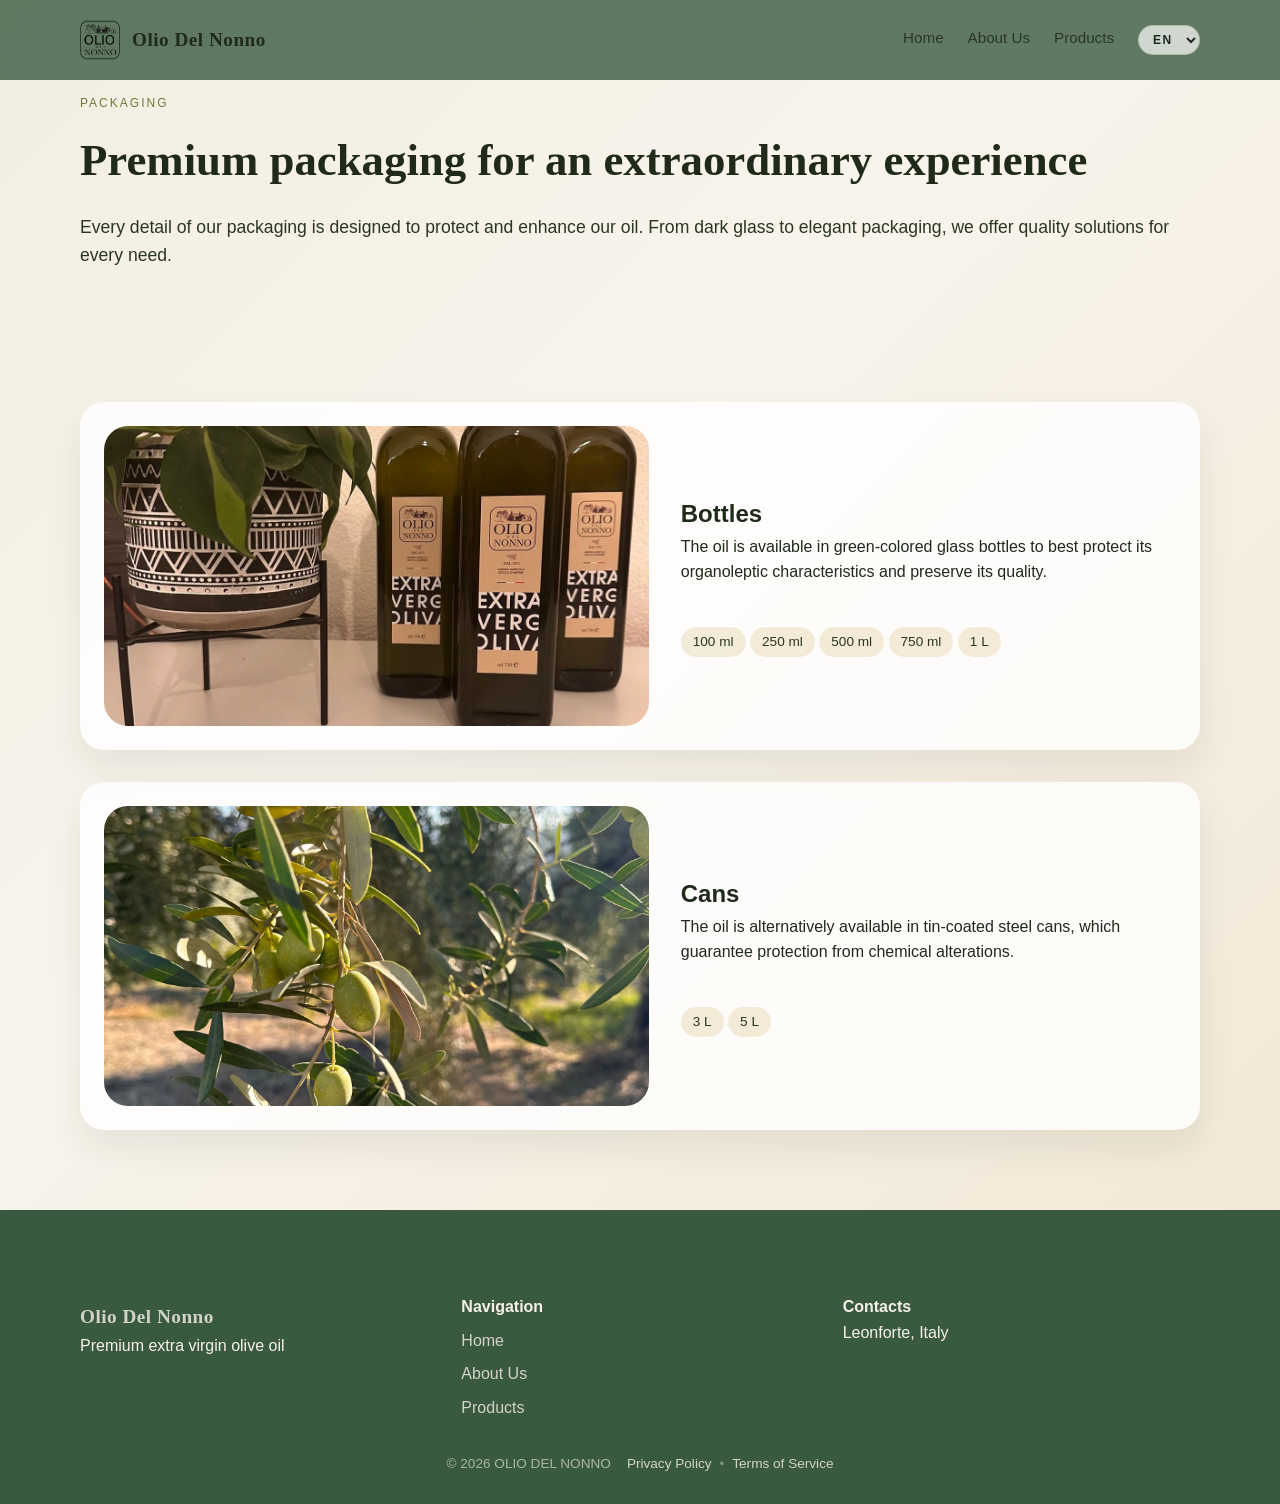
==== packaging.html @ 49f6d985 "deploy: cdfa3c4e686865c42faef004b2168c502c8899f5" ====
<!doctype html><html lang="en"><head><meta charset="utf-8"><meta name="viewport" content="width=device-width,initial-scale=1"><title>Packaging - Olive Oil Studio</title><meta name="description" content="Packaging information for Olive Oil Studio"><script defer="defer" src="js/main.js"></script><link href="css/main.559f7a9c4dcd4b74ae6d.css" rel="stylesheet"></head><body><div class="page" id="top"><header class="site-header"><div class="container header-inner"><a class="logo" href="index.html"><img src="../../img/LOGO.webp" alt="Olio Del Nonno Logo" class="logo-img"> <span class="logo-text">Olio Del Nonno</span></a><div class="header-right"><nav class="nav" data-nav id="site-nav"><a href="index.html" class="nav-link" data-i18n="nav.home">Home</a> <a href="index.html#about" class="nav-link" data-i18n="nav.about">About</a> <a href="index.html#products" class="nav-link" data-i18n="nav.products">Products</a></nav><div class="header-controls"><div class="lang-switch"><select class="lang-select" data-lang-select data-i18n-attr="aria-label:lang.label" aria-label="Language"><option value="en">EN</option><option value="it">IT</option><option value="de">DE</option></select></div><button class="nav-toggle" data-nav-toggle data-i18n-attr="aria-label:nav.toggle" aria-label="Open menu" aria-controls="site-nav" aria-expanded="false"><span aria-hidden="true"></span> <span aria-hidden="true"></span> <span aria-hidden="true"></span></button></div></div></div></header><section class="page-hero" id="packaging"><div class="container"><p class="eyebrow" data-i18n="packagingHero.eyebrow">About</p><h1 data-i18n="packagingHero.title">We build a culture of real olive oil appreciation.</h1><p class="lead" data-i18n="packagingHero.lead">Olio Del Nonno is a team of tasters, farmers, and culinary advisors. We travel the Mediterranean, look for bold character olives, and preserve their story in every bottle.</p></div></section><section class="section"><div class="container"><div class="product-grid"><article class="product-detail"><img src="./img/bottiglie1.webp" data-i18n-attr="alt:packaging.item1.imgAlt" alt="Cuvee Verde" loading="lazy" decoding="async"><div><h2 data-i18n="packaging.item1.title">Cuvee Verde</h2><p data-i18n="packaging.item1.body">Koroneiki from early harvest. Notes of herbs, green apple peel, and fresh almond.</p><ul><li data-i18n="packaging.item1.li1">Intensity: medium</li><li data-i18n="packaging.item1.li2">Best for: salads, tartare, fish</li><li data-i18n="packaging.item1.li3">Acidity: 0.25%</li></ul><span class="tag" data-i18n="packaging.item1.tag1">100 ml</span> <span class="tag" data-i18n="packaging.item1.tag2">250 ml</span> <span class="tag" data-i18n="packaging.item1.tag3">500 ml</span> <span class="tag" data-i18n="packaging.item1.tag4">750 ml</span> <span class="tag" data-i18n="packaging.item1.tag5">1 L</span></div></article><article class="product-detail"><img src="./img/ramo2.webp" data-i18n-attr="alt:packaging.item2.imgAlt" alt="Gold Harvest" loading="lazy" decoding="async"><div><h2 data-i18n="packaging.item2.title">Gold Harvest</h2><p data-i18n="packaging.item2.body">Arbequina and Leccino blend for a silky texture. Soft sweetness and ripe nut finish.</p><ul><li data-i18n="packaging.item2.li1">Intensity: delicate</li><li data-i18n="packaging.item2.li2">Best for: pasta, vegetables, light sauces</li><li data-i18n="packaging.item2.li3">Acidity: 0.18%</li></ul><span class="tag" data-i18n="packaging.item2.tag1">3 L</span> <span class="tag" data-i18n="packaging.item2.tag2">5 L</span></div></article></div></div></section><footer class="site-footer"><div class="container footer-inner"><div><a class="logo" href="index.html#home">Olio Del Nonno</a><p data-i18n="footer.tagline">Premium extra vergine olive oil from Italy farms.</p></div><div><h4 data-i18n="footer.navigationTitle">Navigation</h4><a href="index.html#home" data-i18n="nav.home">Home</a> <a href="index.html#about" data-i18n="nav.about">About</a> <a href="index.html#products" data-i18n="nav.products">Products</a></div><div><h4 data-i18n="footer.contactsTitle">Contatti</h4><p data-i18n="footer.address">Leonforte, Italy</p><p data-i18n="footer.phone"></p><p data-i18n="footer.email"></p></div></div><div class="footer-bottom"><div>© 2026 OLIO DEL NONNO</div><div class="footer-legal"><a href="privacy.html" data-i18n="footer.privacy">Privacy Policy</a> <span class="separator">•</span> <a href="terms.html" data-i18n="footer.terms">Terms of Service</a></div></div></footer><a class="to-top" href="#top" data-to-top data-i18n="footer.toTop" data-i18n-attr="aria-label:footer.toTop" aria-label="Back to top">Top</a></div></body></html>
---- css/main.559f7a9c4dcd4b74ae6d.css ----
:root{color-scheme:only light}html{scroll-behavior:smooth}*{box-sizing:border-box;margin:0;padding:0}body{font-family:"Manrope",-apple-system,BlinkMacSystemFont,"Segoe UI","Roboto","Oxygen","Ubuntu","Cantarell","Fira Sans","Droid Sans","Helvetica Neue",Arial,sans-serif;background:linear-gradient(135deg, #f3eee2 0%, #f8f4ec 40%, #f1e6d1 100%);color:#1f2a1a;line-height:1.6}body.nav-open{overflow:hidden}img{max-width:100%;display:block;border-radius:24px}a{color:inherit;text-decoration:none}@media(prefers-reduced-motion: reduce){html{scroll-behavior:auto}}.page{min-height:100vh;display:flex;flex-direction:column}.container{width:min(1120px,92vw);margin:0 auto;padding-top:24px}.to-top{position:fixed;right:24px;bottom:24px;width:44px;height:44px;border-radius:999px;background:#1f2a1a;color:#f7f2e7;display:grid;place-items:center;font-size:1.1rem;box-shadow:0 12px 24px rgba(31,42,26,.2);opacity:0;pointer-events:none;transform:translateY(10px);transition:opacity .3s ease,transform .3s ease}.to-top.is-visible{opacity:1;pointer-events:auto;transform:translateY(0)}.legal-page{padding:100px 0 60px 0}.legal-content{max-width:900px;margin:0 auto}.legal-content h1{font-size:2.5rem;margin-bottom:16px;font-family:"Playfair Display","Georgia","Garamond","Times New Roman",serif}.legal-content h2{font-size:1.5rem;margin-top:32px;margin-bottom:16px;font-family:"Playfair Display","Georgia","Garamond","Times New Roman",serif;color:#1f2a1a}.legal-content h3{font-size:1.1rem;margin-top:20px;margin-bottom:12px;font-weight:600;color:#2a3622}.legal-content p{line-height:1.8;margin-bottom:16px;color:#1f2a1a}.legal-content ul{margin:16px 0 16px 24px;list-style-type:disc}.legal-content ul li{margin-bottom:12px;line-height:1.8;color:#1f2a1a}.legal-content ul li ul{margin-top:12px;list-style-type:circle}.legal-content .last-updated{color:#4a5a31;margin-bottom:32px}.legal-content a{color:#4a5a31;text-decoration:none;transition:color .2s ease}.legal-content a:hover{color:#2a3622;text-decoration:underline}.cookie-banner{position:fixed;bottom:0;left:0;right:0;background:#1f2a1a;color:#f7f2e7;padding:24px;display:none;flex-direction:column;gap:16px;z-index:9999;box-shadow:0 -4px 16px rgba(31,42,26,.2)}.cookie-banner-content{width:min(1120px,92vw);margin:0 auto;display:flex;justify-content:space-between;align-items:flex-end;gap:32px}.cookie-banner-text{flex:1}.cookie-banner-text h3{font-family:"Playfair Display","Georgia","Garamond","Times New Roman",serif;font-size:1.2rem;margin-bottom:8px;color:#f7f2e7}.cookie-banner-text p{font-size:.9rem;line-height:1.6;color:rgba(247,242,231,.85)}.cookie-banner-buttons{display:flex;gap:12px;flex-wrap:wrap}.cookie-btn{padding:10px 20px;border:none;border-radius:8px;font-size:.9rem;font-weight:500;cursor:pointer;transition:all .2s ease;white-space:nowrap}.cookie-btn:hover{transform:translateY(-2px)}.cookie-btn-primary{background:#c9a352;color:#1f2a1a}.cookie-btn-primary:hover{background:hsl(40.8403361345,52.422907489%,45.4901960784%)}.cookie-btn-secondary{background:rgba(247,242,231,.1);color:#f7f2e7;border:1px solid rgba(247,242,231,.3)}.cookie-btn-secondary:hover{background:rgba(247,242,231,.2);border-color:rgba(247,242,231,.5)}@media(max-width: 768px){.cookie-banner-content{flex-direction:column;align-items:stretch;gap:16px}.cookie-banner-buttons{flex-direction:column}.cookie-btn{width:100%}}.reveal{opacity:0;transform:translateX(-80px);transition:opacity .8s ease,transform .8s ease;will-change:transform,opacity}.reveal.is-visible{opacity:1;transform:translateX(0)}.stagger>*{--reveal-delay: 0s;transition-delay:var(--reveal-delay)}.stagger>*:nth-child(1){--reveal-delay: 0.08s}.stagger>*:nth-child(2){--reveal-delay: 0.16s}.stagger>*:nth-child(3){--reveal-delay: 0.24s}@keyframes float{0%,100%{transform:translateY(0)}50%{transform:translateY(-10px)}}@media(prefers-reduced-motion: reduce){.reveal,.hero-media img{animation:none;transition:none;transform:none;opacity:1}}.site-header{position:fixed;top:0;left:0;width:100%;right:0;z-index:20;background:rgba(58,90,64,.8);backdrop-filter:blur(12px);border-bottom:none}.header-inner{display:flex;align-items:center;justify-content:flex-start;padding:20px 0;gap:16px}.header-right{margin-left:auto;display:flex;align-items:center;gap:24px}.logo{font-family:"Playfair Display",serif;font-size:1.2rem;font-weight:700;letter-spacing:.5px;display:flex;align-items:center;gap:12px;text-decoration:none;color:#1f2a1a}.logo-img{height:40px;width:auto;object-fit:contain;border-radius:0;max-width:100px}.logo-text{font-family:"Playfair Display",serif;font-size:1.2rem;font-weight:700;letter-spacing:.5px;color:#1f2a1a}.nav{display:flex;gap:24px;font-size:.95rem}.nav-link{position:relative;padding-bottom:4px;color:#2a3622;transition:color .3s ease}.nav-link::after{content:"";position:absolute;left:0;bottom:0;width:0;height:2px;background:#c9a352;transition:width .3s ease}.nav-link:hover,.nav-link.is-active{color:#1f2a1a}.nav-link:hover::after,.nav-link.is-active::after{width:100%}.header-controls{display:flex;align-items:center;gap:12px}.lang-switch{display:flex;align-items:center}.lang-select{border:1px solid rgba(90,107,46,.25);background:hsla(0,0%,100%,.7);color:#1f2a1a;padding:6px 10px;border-radius:999px;font-size:.75rem;font-weight:600;letter-spacing:.12em;text-transform:uppercase;cursor:pointer}.lang-select:focus-visible{outline:2px solid #c9a352;outline-offset:2px}.nav-toggle{display:none;flex-direction:column;gap:6px;background:none;border:none;cursor:pointer;z-index:40}.nav-toggle span{display:block;width:24px;height:2px;background:#1f2a1a;transition:transform .3s ease,opacity .3s ease}.site-footer{background:#3a5a40;color:#f7f2e7;padding:60px 0 30px;margin-top:auto}.footer-inner{display:grid;grid-template-columns:repeat(3, minmax(0, 1fr));gap:24px}.footer-inner a{display:block;margin-top:8px;color:rgba(247,242,231,.8);transition:color .2s ease}.footer-inner a:hover{color:#f7f2e7}.footer-bottom{display:flex;align-items:center;justify-content:center;gap:16px;flex-wrap:wrap;text-align:center;margin-top:32px;font-size:.85rem;color:rgba(247,242,231,.6)}.footer-legal{display:flex;align-items:center;gap:8px;justify-content:center}.footer-legal a{color:rgba(247,242,231,.8);text-decoration:none;transition:color .2s ease}.footer-legal a:hover{color:#f7f2e7;text-decoration:underline}.footer-legal .separator{color:rgba(247,242,231,.4)}.home-hero{position:relative;padding:0px 0 0px;overflow:hidden;margin-top:0px;margin-bottom:0px;border-top:none}.home-hero::before{content:"";position:absolute;inset:0;background:radial-gradient(circle at 20% 20%, rgba(109, 123, 58, 0.18), transparent 50%),radial-gradient(circle at 80% 20%, rgba(201, 163, 82, 0.18), transparent 45%);z-index:0}.carousel{position:relative;overflow:hidden;border-radius:5px;border-top:none}.carousel-inner{position:relative;min-height:600px}.carousel-item{position:absolute;inset:0;width:100%;opacity:0;transition:opacity .8s ease-in-out}.carousel-item.active{opacity:1;position:relative}.carousel-item img{width:100%;height:600px;display:block;object-fit:cover;border-radius:5px}.carousel-caption{position:absolute;left:24px;bottom:24px;right:auto;max-width:620px;padding:24px;border-radius:24px;background:rgba(17,17,17,.5);color:#f7f2e7;z-index:2}.carousel-caption h1{margin:0 0 12px;font-size:clamp(2rem,2.5vw,3.2rem);line-height:1.05}.carousel-caption p{margin:0 0 16px}.btn{display:inline-flex;align-items:center;justify-content:center;padding:12px 24px;border-radius:999px;background:#4a5a31;color:#f7f2e7;font-weight:600;transition:transform .3s ease,box-shadow .3s ease,background .3s ease;box-shadow:0 10px 24px rgba(42,54,34,.18)}.btn:hover{transform:translateY(-2px);background:#2a3622}.carousel-indicators{position:absolute;bottom:18px;left:50%;transform:translateX(-50%);display:flex;gap:10px;z-index:2}.carousel-indicators button{width:10px;height:10px;border-radius:999px;border:none;background:hsla(0,0%,100%,.55);cursor:pointer}.carousel-indicators button.active{background:#fff}.carousel-control-prev,.carousel-control-next{position:absolute;top:50%;transform:translateY(-50%);width:46px;height:46px;border-radius:999px;border:none;background:hsla(0,0%,100%,.75);display:grid;place-items:center;cursor:pointer;z-index:2}.carousel-control-prev{left:18px}.carousel-control-next{right:18px}.carousel-control-prev-icon,.carousel-control-next-icon{position:relative;width:18px;height:18px}.carousel-control-prev-icon::before,.carousel-control-next-icon::before{content:"";position:absolute;width:10px;height:10px;border-top:2px solid #1f2a1a;border-right:2px solid #1f2a1a;left:50%;top:50%;transform:translate(-50%, -50%) rotate(-135deg)}.carousel-control-next-icon::before{transform:translate(-50%, -50%) rotate(45deg)}.index-hero{position:relative;padding:80px 0 60px;overflow:hidden}.hero::before{content:"";position:absolute;inset:0;background:radial-gradient(circle at 20% 20%, rgba(109, 123, 58, 0.18), transparent 50%),radial-gradient(circle at 80% 20%, rgba(201, 163, 82, 0.18), transparent 45%);z-index:0}.hero-inner{position:relative;z-index:1;display:grid;grid-template-columns:repeat(2, minmax(0, 1fr));gap:48px;align-items:center}.hero-content h1{font-family:"Playfair Display",serif;font-size:clamp(2.6rem,3vw + 1.5rem,4rem);line-height:1.1;margin-bottom:18px}.eyebrow{text-transform:uppercase;letter-spacing:2px;font-size:.75rem;color:#6d7b3a;margin-bottom:12px}.lead{font-size:1.1rem;color:#2a3622;margin-bottom:24px}.hero-actions{display:flex;gap:16px;flex-wrap:wrap;margin-bottom:32px}.btn{display:inline-flex;align-items:center;justify-content:center;padding:12px 24px;border-radius:999px;background:#4a5a31;color:#f7f2e7;font-weight:600;transition:transform .3s ease,box-shadow .3s ease,background .3s ease;box-shadow:0 10px 24px rgba(42,54,34,.18)}.btn:hover{transform:translateY(-2px);background:#2a3622}.btn-ghost{background:rgba(0,0,0,0);border:1px solid rgba(42,54,34,.2);color:#2a3622;box-shadow:none}.btn-ghost:hover{background:rgba(42,54,34,.08)}.hero-stats{display:flex;gap:24px;flex-wrap:wrap}.hero-stats div{background:hsla(0,0%,100%,.7);padding:12px 16px;border-radius:16px;min-width:120px;box-shadow:0 8px 18px rgba(31,42,26,.08)}.hero-stats strong{font-size:1.4rem;display:block}.hero-media{width:100%;height:500px;overflow:hidden;border-radius:36px}.hero-media img{width:100%;height:100%;object-fit:cover;border-radius:36px;box-shadow:0 24px 60px rgba(31,42,26,.22);animation:float 6s ease-in-out infinite}.section{padding:80px 0}.section-alt{background:linear-gradient(120deg, rgba(214, 200, 167, 0.35), rgba(247, 242, 231, 0.6))}.section-title{text-align:center;margin-bottom:48px}.section-title h2{font-family:"Playfair Display",serif;font-size:clamp(2rem,2vw + 1rem,3rem);margin-bottom:12px}.grid{display:grid;gap:24px}.features{grid-template-columns:repeat(3, minmax(0, 1fr))}.card{background:hsla(0,0%,100%,.78);padding:26px;border-radius:22px;box-shadow:0 18px 36px rgba(31,42,26,.08);backdrop-filter:blur(8px);transition:transform .3s ease,box-shadow .3s ease}.card:hover{transform:translateY(-6px);box-shadow:0 28px 44px rgba(31,42,26,.16)}.card h3{font-size:1.3rem;margin-bottom:12px}.split{display:grid;grid-template-columns:repeat(2, minmax(0, 1fr));gap:48px;align-items:center}.split-content h2{font-family:"Playfair Display",serif;font-size:clamp(2rem,2vw + 1rem,2.8rem);margin-bottom:16px}.list{display:grid;gap:10px;margin:20px 0;padding-left:20px}.text-link{font-weight:600;color:#4a5a31}.metrics{display:flex;gap:18px;flex-wrap:wrap;margin-top:20px}.metrics div{background:hsla(0,0%,100%,.8);padding:12px 16px;border-radius:16px}.products{grid-template-columns:repeat(3, minmax(0, 1fr))}.product-card{background:hsla(0,0%,100%,.78);padding:26px;border-radius:22px;box-shadow:0 18px 36px rgba(31,42,26,.08);backdrop-filter:blur(8px);transition:transform .3s ease,box-shadow .3s ease}.product-card:hover{transform:translateY(-6px);box-shadow:0 28px 44px rgba(31,42,26,.16)}.product-card img,.product-card video{border-radius:18px;margin-bottom:16px;height:180px;width:100%;object-fit:cover}.product-video{display:block}.tag{display:inline-block;margin-top:10px;padding:4px 12px;border-radius:999px;background:rgba(201,163,82,.2);color:#2a3622;font-size:.85rem}.cta{padding:60px 0;background:linear-gradient(120deg, #2a3622, #4a5a31);color:#f7f2e7}.cta-inner{display:flex;align-items:center;justify-content:space-between;gap:24px}.page-hero{padding:70px 0 40px;text-align:left}.page-hero h1{font-family:"Playfair Display",serif;font-size:clamp(2.2rem,2vw + 1.2rem,3.4rem);margin-bottom:16px}.timeline{display:grid;grid-template-columns:repeat(2, minmax(0, 1fr));gap:24px}.timeline-item{background:hsla(0,0%,100%,.78);padding:22px;border-radius:20px;box-shadow:0 18px 36px rgba(31,42,26,.08)}.timeline-item span{font-size:.85rem;color:#6d7b3a;display:block;margin-bottom:8px}.product-grid{display:grid;gap:32px}.product-detail{display:grid;grid-template-columns:1.1fr 1fr;gap:32px;align-items:center;padding:24px;border-radius:24px;background:hsla(0,0%,100%,.8);box-shadow:0 18px 36px rgba(31,42,26,.08)}.product-detail ul{list-style:none;margin-top:16px;display:grid;gap:8px}.product-detail img{max-height:300px;width:100%;object-fit:cover}.tags{display:flex;flex-wrap:wrap;gap:10px;margin-top:16px}.tags span{background:rgba(42,54,34,.12);padding:6px 14px;border-radius:999px;font-size:.85rem}.page-hero{padding:70px 0 5px}.contact-grid{display:grid;grid-template-columns:1fr 1.2fr;gap:32px}.contact-card{background:hsla(0,0%,100%,.8);padding:24px;border-radius:20px;box-shadow:0 18px 36px rgba(31,42,26,.08)}.contact-form{display:grid;gap:16px;background:hsla(0,0%,100%,.8);padding:24px;border-radius:20px;box-shadow:0 18px 36px rgba(31,42,26,.08)}.contact-form label{display:grid;gap:6px;font-weight:600;color:#4a5a31}.contact-form input,.contact-form textarea{border:1px solid rgba(42,54,34,.2);border-radius:12px;padding:10px 12px;font-family:inherit}.contact-form .checkbox-consent{display:flex;gap:10px;align-items:flex-start;font-weight:400;font-size:.9rem;line-height:1.5}.contact-form .checkbox-consent input[type=checkbox]{flex-shrink:0;width:20px;height:20px;margin-top:2px;cursor:pointer;border:1px solid rgba(42,54,34,.3);border-radius:4px;accent-color:#c9a352}.contact-form .checkbox-consent span{flex:1;color:#4a5a31}.contact-form .checkbox-consent a{color:#c9a352;text-decoration:underline}.contact-form .checkbox-consent a:hover{opacity:.8}.product-grid{display:grid;gap:32px}.product-detail{display:grid;grid-template-columns:1.1fr 1fr;gap:32px;align-items:center;padding:24px;border-radius:24px;background:hsla(0,0%,100%,.8);box-shadow:0 18px 36px rgba(31,42,26,.08)}.product-detail ul{list-style:none;margin-top:16px;display:grid;gap:8px}.product-detail img{max-height:300px;width:100%;object-fit:cover}@media(max-width: 960px){.hero-inner,.split,.product-detail{grid-template-columns:1fr}.features,.products,.timeline,.footer-inner{grid-template-columns:repeat(2, minmax(0, 1fr))}.cta-inner{flex-direction:column;align-items:flex-start}.contact-grid{grid-template-columns:1fr}}@media(max-width: 720px){.nav{position:fixed;top:0;left:0;right:0;height:100vh;width:100%;flex-direction:column;background:rgba(247,242,231,.98);padding:120px 32px 40px;gap:24px;align-items:center;justify-content:flex-start;text-align:center;transform:translateY(-20px);opacity:0;pointer-events:none;transition:opacity .3s ease,transform .3s ease;z-index:30}.nav-open .nav{opacity:1;pointer-events:auto;transform:translateY(0)}.nav-link{font-size:1.2rem}.lang-select{font-size:.85rem}.nav-toggle{display:flex}.nav-open .nav-toggle span:nth-child(1){transform:translateY(8px) rotate(45deg)}.nav-open .nav-toggle span:nth-child(2){opacity:0}.nav-open .nav-toggle span:nth-child(3){transform:translateY(-8px) rotate(-45deg)}.hero{padding-top:50px}.features,.products,.footer-inner,.timeline{grid-template-columns:1fr}}@media(max-width: 540px){.hero-actions{flex-direction:column;align-items:stretch}.to-top{right:16px;bottom:16px}}
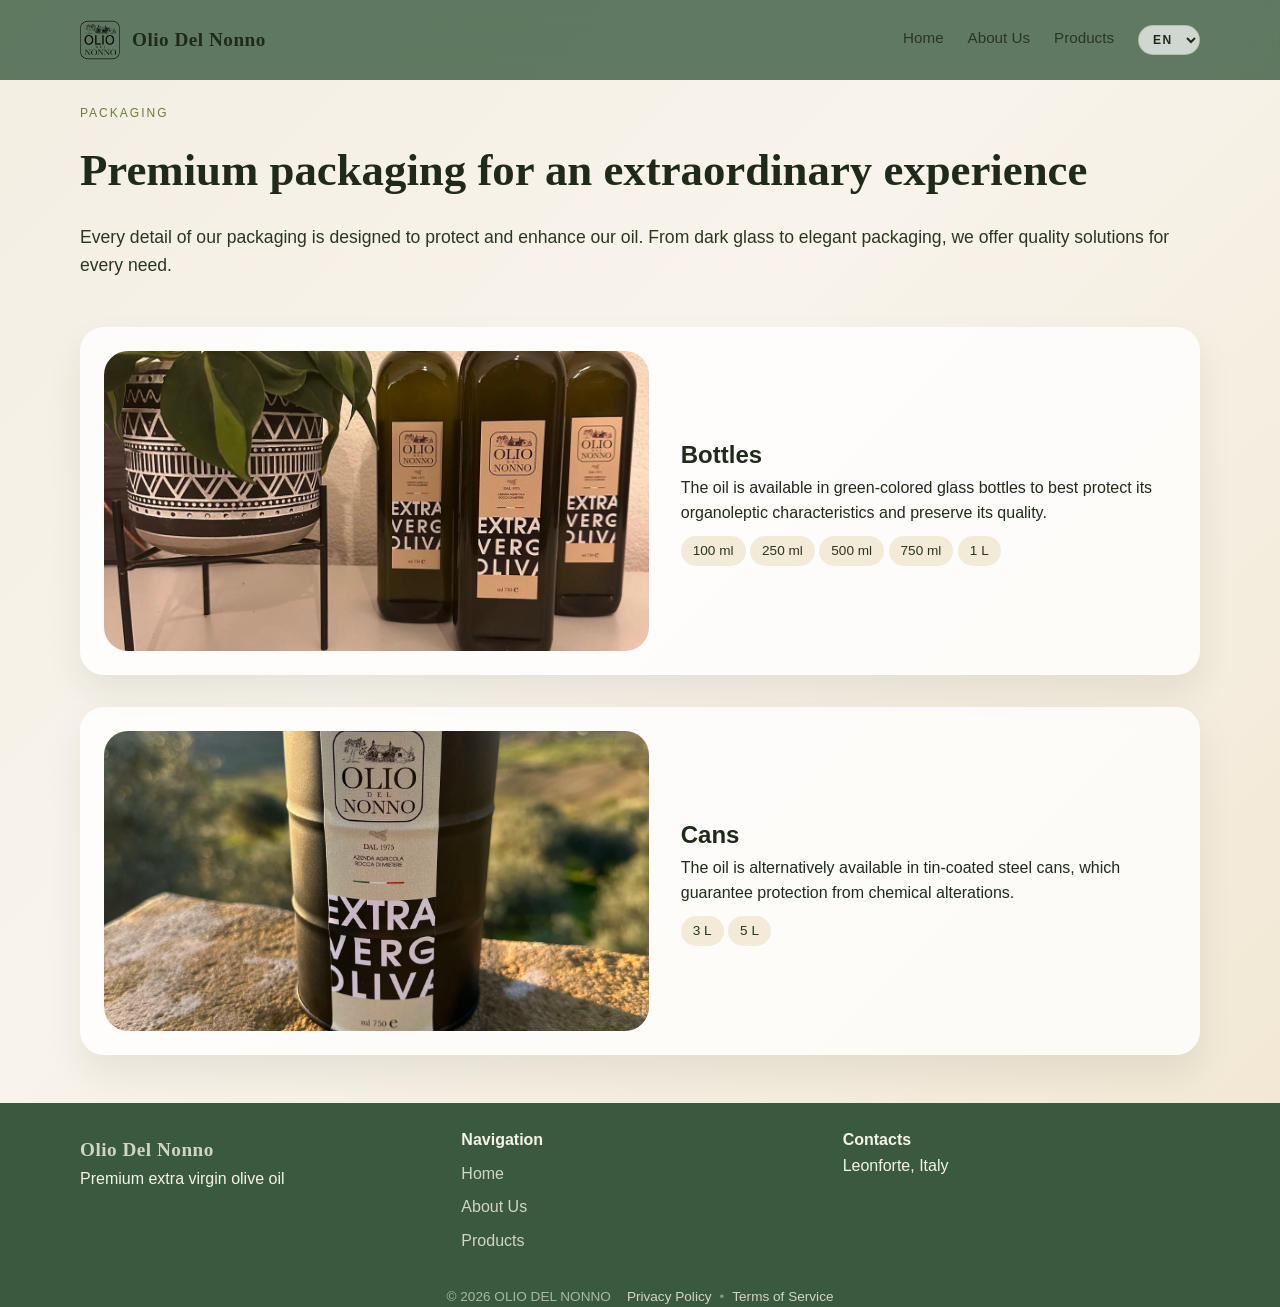
==== commit 199f71ed: "Updates" ====
--- a/packaging.html
+++ b/packaging.html
@@ -1 +1 @@
-<!doctype html><html lang="en"><head><meta charset="utf-8"><meta name="viewport" content="width=device-width,initial-scale=1"><title>Packaging - Olive Oil Studio</title><meta name="description" content="Packaging information for Olive Oil Studio"><script defer="defer" src="js/main.js"></script><link href="css/main.559f7a9c4dcd4b74ae6d.css" rel="stylesheet"></head><body><div class="page" id="top"><header class="site-header"><div class="container header-inner"><a class="logo" href="index.html"><img src="../../img/LOGO.webp" alt="Olio Del Nonno Logo" class="logo-img"> <span class="logo-text">Olio Del Nonno</span></a><div class="header-right"><nav class="nav" data-nav id="site-nav"><a href="index.html" class="nav-link" data-i18n="nav.home">Home</a> <a href="index.html#about" class="nav-link" data-i18n="nav.about">About</a> <a href="index.html#products" class="nav-link" data-i18n="nav.products">Products</a></nav><div class="header-controls"><div class="lang-switch"><select class="lang-select" data-lang-select data-i18n-attr="aria-label:lang.label" aria-label="Language"><option value="en">EN</option><option value="it">IT</option><option value="de">DE</option></select></div><button class="nav-toggle" data-nav-toggle data-i18n-attr="aria-label:nav.toggle" aria-label="Open menu" aria-controls="site-nav" aria-expanded="false"><span aria-hidden="true"></span> <span aria-hidden="true"></span> <span aria-hidden="true"></span></button></div></div></div></header><section class="page-hero" id="packaging"><div class="container"><p class="eyebrow" data-i18n="packagingHero.eyebrow">About</p><h1 data-i18n="packagingHero.title">We build a culture of real olive oil appreciation.</h1><p class="lead" data-i18n="packagingHero.lead">Olio Del Nonno is a team of tasters, farmers, and culinary advisors. We travel the Mediterranean, look for bold character olives, and preserve their story in every bottle.</p></div></section><section class="section"><div class="container"><div class="product-grid"><article class="product-detail"><img src="./img/bottiglie1.webp" data-i18n-attr="alt:packaging.item1.imgAlt" alt="Cuvee Verde" loading="lazy" decoding="async"><div><h2 data-i18n="packaging.item1.title">Cuvee Verde</h2><p data-i18n="packaging.item1.body">Koroneiki from early harvest. Notes of herbs, green apple peel, and fresh almond.</p><ul><li data-i18n="packaging.item1.li1">Intensity: medium</li><li data-i18n="packaging.item1.li2">Best for: salads, tartare, fish</li><li data-i18n="packaging.item1.li3">Acidity: 0.25%</li></ul><span class="tag" data-i18n="packaging.item1.tag1">100 ml</span> <span class="tag" data-i18n="packaging.item1.tag2">250 ml</span> <span class="tag" data-i18n="packaging.item1.tag3">500 ml</span> <span class="tag" data-i18n="packaging.item1.tag4">750 ml</span> <span class="tag" data-i18n="packaging.item1.tag5">1 L</span></div></article><article class="product-detail"><img src="./img/ramo2.webp" data-i18n-attr="alt:packaging.item2.imgAlt" alt="Gold Harvest" loading="lazy" decoding="async"><div><h2 data-i18n="packaging.item2.title">Gold Harvest</h2><p data-i18n="packaging.item2.body">Arbequina and Leccino blend for a silky texture. Soft sweetness and ripe nut finish.</p><ul><li data-i18n="packaging.item2.li1">Intensity: delicate</li><li data-i18n="packaging.item2.li2">Best for: pasta, vegetables, light sauces</li><li data-i18n="packaging.item2.li3">Acidity: 0.18%</li></ul><span class="tag" data-i18n="packaging.item2.tag1">3 L</span> <span class="tag" data-i18n="packaging.item2.tag2">5 L</span></div></article></div></div></section><footer class="site-footer"><div class="container footer-inner"><div><a class="logo" href="index.html#home">Olio Del Nonno</a><p data-i18n="footer.tagline">Premium extra vergine olive oil from Italy farms.</p></div><div><h4 data-i18n="footer.navigationTitle">Navigation</h4><a href="index.html#home" data-i18n="nav.home">Home</a> <a href="index.html#about" data-i18n="nav.about">About</a> <a href="index.html#products" data-i18n="nav.products">Products</a></div><div><h4 data-i18n="footer.contactsTitle">Contatti</h4><p data-i18n="footer.address">Leonforte, Italy</p><p data-i18n="footer.phone"></p><p data-i18n="footer.email"></p></div></div><div class="footer-bottom"><div>© 2026 OLIO DEL NONNO</div><div class="footer-legal"><a href="privacy.html" data-i18n="footer.privacy">Privacy Policy</a> <span class="separator">•</span> <a href="terms.html" data-i18n="footer.terms">Terms of Service</a></div></div></footer><a class="to-top" href="#top" data-to-top data-i18n="footer.toTop" data-i18n-attr="aria-label:footer.toTop" aria-label="Back to top">Top</a></div></body></html>+<!doctype html><html lang="en"><head><meta charset="utf-8"><meta name="viewport" content="width=device-width,initial-scale=1"><title>Packaging</title><meta name="description" content="Packaging information for Olive Oil Studio"><script defer="defer" src="js/main.js"></script><link href="css/main.05d6343d2231f3148652.css" rel="stylesheet"></head><body><div class="page" id="top"><header class="site-header"><div class="container header-inner"><a class="logo" href="index.html"><img src="../../img/LOGO.webp" alt="Olio Del Nonno Logo" class="logo-img"> <span class="logo-text">Olio Del Nonno</span></a><div class="header-right"><nav class="nav" data-nav id="site-nav"><a href="index.html" class="nav-link" data-i18n="nav.home">Home</a> <a href="index.html#about" class="nav-link" data-i18n="nav.about">About</a> <a href="index.html#products" class="nav-link" data-i18n="nav.products">Products</a></nav><div class="header-controls"><div class="lang-switch"><select class="lang-select" data-lang-select data-i18n-attr="aria-label:lang.label" aria-label="Language"><option value="en">EN</option><option value="it">IT</option><option value="de">DE</option></select></div><button class="nav-toggle" data-nav-toggle data-i18n-attr="aria-label:nav.toggle" aria-label="Open menu" aria-controls="site-nav" aria-expanded="false"><span aria-hidden="true"></span> <span aria-hidden="true"></span> <span aria-hidden="true"></span></button></div></div></div></header><section class="page-hero" id="packaging"><div class="container"><p class="eyebrow" data-i18n="packagingHero.eyebrow">Imballaggio</p><h1 data-i18n="packagingHero.title">Premium packaging per un'esperienza straordinaria</h1><p class="lead" data-i18n="packagingHero.lead">Ogni dettaglio del nostro imballaggio è pensato per proteggere e valorizzare il nostro olio. Dal vetro scuro alla confezione elegante, offriamo soluzioni di qualità per ogni esigenza.</p></div></section><section class="section" id="packaging-list"><div class="container"><div class="product-grid"><article class="product-detail"><img src="./img/bottiglie1.webp" data-i18n-attr="alt:packaging.item1.imgAlt" alt="Bottiglie" loading="lazy" decoding="async"><div><h2 data-i18n="packaging.item1.title">Bottiglie</h2><p data-i18n="packaging.item1.body">L'olio è disponibile in bottiglie in vetro verde per proteggerne al meglio le caratteristiche organolettiche e preservarne la qualità.</p><span class="tag" data-i18n="packaging.item1.tag1">100 ml</span> <span class="tag" data-i18n="packaging.item1.tag2">250 ml</span> <span class="tag" data-i18n="packaging.item1.tag3">500 ml</span> <span class="tag" data-i18n="packaging.item1.tag4">750 ml</span> <span class="tag" data-i18n="packaging.item1.tag5">1 L</span></div></article><article class="product-detail"><img src="./img/barilotto1.webp" data-i18n-attr="alt:packaging.item2.imgAlt" alt="Lattine" loading="lazy" decoding="async"><div><h2 data-i18n="packaging.item2.title">Lattine</h2><p data-i18n="packaging.item2.body">L'olio è disponibile anche in lattine in acciaio rivestito, che ne garantiscono la protezione da alterazioni chimiche.</p><span class="tag" data-i18n="packaging.item2.tag1">3 L</span> <span class="tag" data-i18n="packaging.item2.tag2">5 L</span></div></article></div></div></section><footer class="site-footer"><div class="container footer-inner"><div><a class="logo" href="index.html#home">Olio Del Nonno</a><p data-i18n="footer.tagline">Premium extra vergine olive oil from Italy farms.</p></div><div><h4 data-i18n="footer.navigationTitle">Navigation</h4><a href="index.html#home" data-i18n="nav.home">Home</a> <a href="index.html#about" data-i18n="nav.about">About</a> <a href="index.html#products" data-i18n="nav.products">Products</a></div><div><h4 data-i18n="footer.contactsTitle">Contatti</h4><p data-i18n="footer.address">Leonforte, Italy</p><p data-i18n="footer.phone"></p><p data-i18n="footer.email"></p></div></div><div class="footer-bottom"><div>© 2026 OLIO DEL NONNO</div><div class="footer-legal"><a href="privacy.html" data-i18n="footer.privacy">Privacy Policy</a> <span class="separator">•</span> <a href="terms.html" data-i18n="footer.terms">Terms of Service</a></div></div></footer><a class="to-top" href="#top" data-to-top data-i18n="footer.toTop" data-i18n-attr="aria-label:footer.toTop" aria-label="Back to top">Top</a></div></body></html>
--- a/css/main.05d6343d2231f3148652.css
+++ b/css/main.05d6343d2231f3148652.css
@@ -0,0 +1 @@
+:root{color-scheme:only light}html{scroll-behavior:smooth}*{box-sizing:border-box;margin:0;padding:0}body{font-family:"Manrope",-apple-system,BlinkMacSystemFont,"Segoe UI","Roboto","Oxygen","Ubuntu","Cantarell","Fira Sans","Droid Sans","Helvetica Neue",Arial,sans-serif;background:linear-gradient(135deg, #f3eee2 0%, #f8f4ec 40%, #f1e6d1 100%);color:#1f2a1a;line-height:1.6}body.nav-open{overflow:hidden}img{max-width:100%;display:block;border-radius:24px}a{color:inherit;text-decoration:none}@media(prefers-reduced-motion: reduce){html{scroll-behavior:auto}}.page{min-height:100vh;display:flex;flex-direction:column}.container{width:min(1120px,92vw);margin:0 auto;padding-top:24px}.to-top{position:fixed;right:24px;bottom:24px;width:44px;height:44px;border-radius:999px;background:#1f2a1a;color:#f7f2e7;display:grid;place-items:center;font-size:1.1rem;box-shadow:0 12px 24px rgba(31,42,26,.2);opacity:0;pointer-events:none;transform:translateY(10px);transition:opacity .3s ease,transform .3s ease}.to-top.is-visible{opacity:1;pointer-events:auto;transform:translateY(0)}.legal-page{padding:100px 0 60px 0}.legal-content{max-width:900px;margin:0 auto}.legal-content h1{font-size:2.5rem;margin-bottom:16px;font-family:"Playfair Display","Georgia","Garamond","Times New Roman",serif}.legal-content h2{font-size:1.5rem;margin-top:32px;margin-bottom:16px;font-family:"Playfair Display","Georgia","Garamond","Times New Roman",serif;color:#1f2a1a}.legal-content h3{font-size:1.1rem;margin-top:20px;margin-bottom:12px;font-weight:600;color:#2a3622}.legal-content p{line-height:1.8;margin-bottom:16px;color:#1f2a1a}.legal-content ul{margin:16px 0 16px 24px;list-style-type:disc}.legal-content ul li{margin-bottom:12px;line-height:1.8;color:#1f2a1a}.legal-content ul li ul{margin-top:12px;list-style-type:circle}.legal-content .last-updated{color:#4a5a31;margin-bottom:32px}.legal-content a{color:#4a5a31;text-decoration:none;transition:color .2s ease}.legal-content a:hover{color:#2a3622;text-decoration:underline}.cookie-banner{position:fixed;bottom:0;left:0;right:0;background:#1f2a1a;color:#f7f2e7;padding:24px;display:none;flex-direction:column;gap:16px;z-index:9999;box-shadow:0 -4px 16px rgba(31,42,26,.2)}.cookie-banner-content{width:min(1120px,92vw);margin:0 auto;display:flex;justify-content:space-between;align-items:flex-end;gap:32px}.cookie-banner-text{flex:1}.cookie-banner-text h3{font-family:"Playfair Display","Georgia","Garamond","Times New Roman",serif;font-size:1.2rem;margin-bottom:8px;color:#f7f2e7}.cookie-banner-text p{font-size:.9rem;line-height:1.6;color:rgba(247,242,231,.85)}.cookie-banner-buttons{display:flex;gap:12px;flex-wrap:wrap}.cookie-btn{padding:10px 20px;border:none;border-radius:8px;font-size:.9rem;font-weight:500;cursor:pointer;transition:all .2s ease;white-space:nowrap}.cookie-btn:hover{transform:translateY(-2px)}.cookie-btn-primary{background:#c9a352;color:#1f2a1a}.cookie-btn-primary:hover{background:hsl(40.8403361345,52.422907489%,45.4901960784%)}.cookie-btn-secondary{background:rgba(247,242,231,.1);color:#f7f2e7;border:1px solid rgba(247,242,231,.3)}.cookie-btn-secondary:hover{background:rgba(247,242,231,.2);border-color:rgba(247,242,231,.5)}@media(max-width: 768px){.cookie-banner-content{flex-direction:column;align-items:stretch;gap:16px}.cookie-banner-buttons{flex-direction:column}.cookie-btn{width:100%}}.reveal{opacity:0;transform:translateX(-80px);transition:opacity .8s ease,transform .8s ease;will-change:transform,opacity}.reveal.is-visible{opacity:1;transform:translateX(0)}.stagger>*{--reveal-delay: 0s;transition-delay:var(--reveal-delay)}.stagger>*:nth-child(1){--reveal-delay: 0.08s}.stagger>*:nth-child(2){--reveal-delay: 0.16s}.stagger>*:nth-child(3){--reveal-delay: 0.24s}@keyframes float{0%,100%{transform:translateY(0)}50%{transform:translateY(-10px)}}@media(prefers-reduced-motion: reduce){.reveal,.hero-media img{animation:none;transition:none;transform:none;opacity:1}}.site-header{position:fixed;top:0;left:0;width:100%;right:0;z-index:20;background:rgba(58,90,64,.8);backdrop-filter:blur(12px);border-bottom:none}.header-inner{display:flex;align-items:center;justify-content:flex-start;padding:20px 0;gap:16px}.header-right{margin-left:auto;display:flex;align-items:center;gap:24px}.logo{font-family:"Playfair Display",serif;font-size:1.2rem;font-weight:700;letter-spacing:.5px;display:flex;align-items:center;gap:12px;text-decoration:none;color:#1f2a1a}.logo-img{height:40px;width:auto;object-fit:contain;border-radius:0;max-width:100px}.logo-text{font-family:"Playfair Display",serif;font-size:1.2rem;font-weight:700;letter-spacing:.5px;color:#1f2a1a}.nav{display:flex;gap:24px;font-size:.95rem}.nav-link{position:relative;padding-bottom:4px;color:#2a3622;transition:color .3s ease}.nav-link::after{content:"";position:absolute;left:0;bottom:0;width:0;height:2px;background:#c9a352;transition:width .3s ease}.nav-link:hover,.nav-link.is-active{color:#1f2a1a}.nav-link:hover::after,.nav-link.is-active::after{width:100%}.header-controls{display:flex;align-items:center;gap:12px}.lang-switch{display:flex;align-items:center}.lang-select{border:1px solid rgba(90,107,46,.25);background:hsla(0,0%,100%,.7);color:#1f2a1a;padding:6px 10px;border-radius:999px;font-size:.75rem;font-weight:600;letter-spacing:.12em;text-transform:uppercase;cursor:pointer}.lang-select:focus-visible{outline:2px solid #c9a352;outline-offset:2px}.nav-toggle{display:none;flex-direction:column;gap:6px;background:none;border:none;cursor:pointer;z-index:40}.nav-toggle span{display:block;width:24px;height:2px;background:#1f2a1a;transition:transform .3s ease,opacity .3s ease}.site-footer{background:#3a5a40;color:#f7f2e7;padding:0px 0 0px;margin-top:auto}.footer-inner{display:grid;grid-template-columns:repeat(3, minmax(0, 1fr));gap:24px}.footer-inner a{display:block;margin-top:8px;color:rgba(247,242,231,.8);transition:color .2s ease}.footer-inner a:hover{color:#f7f2e7}.footer-bottom{display:flex;align-items:center;justify-content:center;gap:16px;flex-wrap:wrap;text-align:center;margin-top:32px;font-size:.85rem;color:rgba(247,242,231,.6)}.footer-legal{display:flex;align-items:center;gap:8px;justify-content:center}.footer-legal a{color:rgba(247,242,231,.8);text-decoration:none;transition:color .2s ease}.footer-legal a:hover{color:#f7f2e7;text-decoration:underline}.footer-legal .separator{color:rgba(247,242,231,.4)}.home-hero{position:relative;padding:0px 0 0px;overflow:hidden;margin-top:0px;margin-bottom:0px;border-top:none}.home-hero::before{content:"";position:absolute;inset:0;background:radial-gradient(circle at 20% 20%, rgba(109, 123, 58, 0.18), transparent 50%),radial-gradient(circle at 80% 20%, rgba(201, 163, 82, 0.18), transparent 45%);z-index:0}.carousel{position:relative;overflow:hidden;border-radius:5px;border-top:none}.carousel-inner{position:relative;min-height:600px}.carousel-item{position:absolute;inset:0;width:100%;opacity:0;transition:opacity .8s ease-in-out}.carousel-item.active{opacity:1;position:relative}.carousel-item img{width:100%;height:600px;display:block;object-fit:cover;border-radius:5px}.carousel-caption{position:absolute;left:24px;bottom:24px;right:auto;max-width:620px;padding:24px;border-radius:24px;background:rgba(17,17,17,.5);color:#f7f2e7;z-index:2}.carousel-caption h1{margin:0 0 12px;font-size:clamp(2rem,2.5vw,3.2rem);line-height:1.05}.carousel-caption p{margin:0 0 16px}.btn{display:inline-flex;align-items:center;justify-content:center;padding:12px 24px;border-radius:999px;background:#4a5a31;color:#f7f2e7;font-weight:600;transition:transform .3s ease,box-shadow .3s ease,background .3s ease;box-shadow:0 10px 24px rgba(42,54,34,.18)}.btn:hover{transform:translateY(-2px);background:#2a3622}.carousel-indicators{position:absolute;bottom:18px;left:50%;transform:translateX(-50%);display:flex;gap:10px;z-index:2}.carousel-indicators button{width:10px;height:10px;border-radius:999px;border:none;background:hsla(0,0%,100%,.55);cursor:pointer}.carousel-indicators button.active{background:#fff}.carousel-control-prev,.carousel-control-next{position:absolute;top:50%;transform:translateY(-50%);width:46px;height:46px;border-radius:999px;border:none;background:hsla(0,0%,100%,.75);display:grid;place-items:center;cursor:pointer;z-index:2}.carousel-control-prev{left:18px}.carousel-control-next{right:18px}.carousel-control-prev-icon,.carousel-control-next-icon{position:relative;width:18px;height:18px}.carousel-control-prev-icon::before,.carousel-control-next-icon::before{content:"";position:absolute;width:10px;height:10px;border-top:2px solid #1f2a1a;border-right:2px solid #1f2a1a;left:50%;top:50%;transform:translate(-50%, -50%) rotate(-135deg)}.carousel-control-next-icon::before{transform:translate(-50%, -50%) rotate(45deg)}.index-hero{position:relative;padding:0px 0 0px;overflow:hidden}.hero::before{content:"";position:absolute;inset:0;background:radial-gradient(circle at 20% 20%, rgba(109, 123, 58, 0.18), transparent 50%),radial-gradient(circle at 80% 20%, rgba(201, 163, 82, 0.18), transparent 45%);z-index:0}.hero-inner{position:relative;z-index:1;display:grid;grid-template-columns:repeat(2, minmax(0, 1fr));gap:48px;align-items:center}.hero-content h1{font-family:"Playfair Display",serif;font-size:clamp(2.6rem,3vw + 1.5rem,4rem);line-height:1.1;margin-bottom:18px}.eyebrow{text-transform:uppercase;letter-spacing:2px;font-size:.75rem;color:#6d7b3a;margin-bottom:12px}.lead{font-size:1.1rem;color:#2a3622;margin-bottom:24px}.hero-actions{display:flex;gap:16px;flex-wrap:wrap;margin-bottom:32px}.btn{display:inline-flex;align-items:center;justify-content:center;padding:12px 24px;border-radius:999px;background:#4a5a31;color:#f7f2e7;font-weight:600;transition:transform .3s ease,box-shadow .3s ease,background .3s ease;box-shadow:0 10px 24px rgba(42,54,34,.18)}.btn:hover{transform:translateY(-2px);background:#2a3622}.btn-ghost{background:rgba(0,0,0,0);border:1px solid rgba(42,54,34,.2);color:#2a3622;box-shadow:none}.btn-ghost:hover{background:rgba(42,54,34,.08)}.hero-stats{display:flex;gap:24px;flex-wrap:wrap}.hero-stats div{background:hsla(0,0%,100%,.7);padding:12px 16px;border-radius:16px;min-width:120px;box-shadow:0 8px 18px rgba(31,42,26,.08)}.hero-stats strong{font-size:1.4rem;display:block}.hero-media{width:100%;height:500px;overflow:hidden;border-radius:36px}.hero-media img{width:100%;height:100%;object-fit:cover;border-radius:36px;box-shadow:0 24px 60px rgba(31,42,26,.22);animation:float 6s ease-in-out infinite}.section{padding:0px 0}.section-alt{background:linear-gradient(120deg, rgba(214, 200, 167, 0.35), rgba(247, 242, 231, 0.6))}.section-title{text-align:center;margin-bottom:48px}.section-title h2{font-family:"Playfair Display",serif;font-size:clamp(2rem,2vw + 1rem,3rem);margin-bottom:12px}.grid{display:grid;gap:24px}.features{grid-template-columns:repeat(3, minmax(0, 1fr))}.card{background:hsla(0,0%,100%,.78);padding:26px;border-radius:22px;box-shadow:0 18px 36px rgba(31,42,26,.08);backdrop-filter:blur(8px);transition:transform .3s ease,box-shadow .3s ease}.card:hover{transform:translateY(-6px);box-shadow:0 28px 44px rgba(31,42,26,.16)}.card h3{font-size:1.3rem;margin-bottom:12px}.split{display:grid;grid-template-columns:repeat(2, minmax(0, 1fr));gap:48px;align-items:center}.split-content h2{font-family:"Playfair Display",serif;font-size:clamp(2rem,2vw + 1rem,2.8rem);margin-bottom:16px}.list{display:grid;gap:10px;margin:20px 0;padding-left:20px}.text-link{font-weight:600;color:#4a5a31}.metrics{display:flex;gap:18px;flex-wrap:wrap;margin-top:20px}.metrics div{background:hsla(0,0%,100%,.8);padding:12px 16px;border-radius:16px}.products{grid-template-columns:repeat(3, minmax(0, 1fr))}.product-card{background:hsla(0,0%,100%,.78);padding:26px;border-radius:22px;box-shadow:0 18px 36px rgba(31,42,26,.08);backdrop-filter:blur(8px);transition:transform .3s ease,box-shadow .3s ease}.product-card:hover{transform:translateY(-6px);box-shadow:0 28px 44px rgba(31,42,26,.16)}.product-card img,.product-card video{border-radius:18px;margin-bottom:16px;height:180px;width:100%;object-fit:cover}.product-video{display:block}.tag{display:inline-block;margin-top:10px;padding:4px 12px;border-radius:999px;background:rgba(201,163,82,.2);color:#2a3622;font-size:.85rem}.cta{padding:0px 0;background:linear-gradient(120deg, #2a3622, #4a5a31);color:#f7f2e7}.cta-inner{display:flex;align-items:center;justify-content:space-between;gap:24px}.page-hero{padding:0px 0 0px;text-align:left}.page-hero h1{font-family:"Playfair Display",serif;font-size:clamp(2.2rem,2vw + 1.2rem,3.4rem);margin-bottom:16px}.timeline{display:grid;grid-template-columns:repeat(2, minmax(0, 1fr));gap:24px}.timeline-item{background:hsla(0,0%,100%,.78);padding:22px;border-radius:20px;box-shadow:0 18px 36px rgba(31,42,26,.08)}.timeline-item span{font-size:.85rem;color:#6d7b3a;display:block;margin-bottom:8px}.products-list-section{margin-bottom:48px}.product-grid{display:grid;gap:32px}.product-detail{display:grid;grid-template-columns:1.1fr 1fr;gap:32px;align-items:center;padding:24px;border-radius:24px;background:hsla(0,0%,100%,.8);box-shadow:0 18px 36px rgba(31,42,26,.08)}.product-detail ul{list-style:none;margin-top:16px;display:grid;gap:8px}.product-detail img{max-height:300px;width:100%;object-fit:cover}.tags{display:flex;flex-wrap:wrap;gap:10px;margin-top:16px}.tags span{background:rgba(42,54,34,.12);padding:6px 14px;border-radius:999px;font-size:.85rem}.page-hero{padding:0px 0 0px}.contact-grid{display:grid;grid-template-columns:1fr 1.2fr;gap:32px}.contact-card{background:hsla(0,0%,100%,.8);padding:24px;border-radius:20px;box-shadow:0 18px 36px rgba(31,42,26,.08)}.contact-form{display:grid;gap:16px;background:hsla(0,0%,100%,.8);padding:24px;border-radius:20px;box-shadow:0 18px 36px rgba(31,42,26,.08)}.contact-form label{display:grid;gap:6px;font-weight:600;color:#4a5a31}.contact-form input,.contact-form textarea{border:1px solid rgba(42,54,34,.2);border-radius:12px;padding:10px 12px;font-family:inherit}.contact-form .checkbox-consent{display:flex;gap:10px;align-items:flex-start;font-weight:400;font-size:.9rem;line-height:1.5}.contact-form .checkbox-consent input[type=checkbox]{flex-shrink:0;width:20px;height:20px;margin-top:2px;cursor:pointer;border:1px solid rgba(42,54,34,.3);border-radius:4px;accent-color:#c9a352}.contact-form .checkbox-consent span{flex:1;color:#4a5a31}.contact-form .checkbox-consent a{color:#c9a352;text-decoration:underline}.contact-form .checkbox-consent a:hover{opacity:.8}.page-hero{padding:0px 0 0px;text-align:left}#packaging.page-hero{padding-top:80px}.page-hero h1{font-family:"Playfair Display",serif;font-size:clamp(2.2rem,2vw + 1.2rem,3.4rem);margin-bottom:16px}.product-grid{display:grid;gap:32px}#packaging-list.section{margin-bottom:48px}.product-detail{display:grid;grid-template-columns:1.1fr 1fr;gap:32px;align-items:center;padding:24px;border-radius:24px;background:hsla(0,0%,100%,.8);box-shadow:0 18px 36px rgba(31,42,26,.08)}.product-detail ul{list-style:none;margin-top:16px;display:grid;gap:8px}.product-detail img{max-height:300px;width:100%;object-fit:cover}@media(max-width: 960px){.hero-inner,.split,.product-detail{grid-template-columns:1fr}.features,.products,.timeline,.footer-inner{grid-template-columns:repeat(2, minmax(0, 1fr))}.cta-inner{flex-direction:column;align-items:flex-start}.contact-grid{grid-template-columns:1fr}}@media(max-width: 720px){.nav{position:fixed;top:0;left:0;right:0;height:100vh;width:100%;flex-direction:column;background:rgba(247,242,231,.98);padding:120px 32px 40px;gap:24px;align-items:center;justify-content:flex-start;text-align:center;transform:translateY(-20px);opacity:0;pointer-events:none;transition:opacity .3s ease,transform .3s ease;z-index:30}.nav-open .nav{opacity:1;pointer-events:auto;transform:translateY(0)}.nav-link{font-size:1.2rem}.lang-select{font-size:.85rem}.nav-toggle{display:flex}.nav-open .nav-toggle span:nth-child(1){transform:translateY(8px) rotate(45deg)}.nav-open .nav-toggle span:nth-child(2){opacity:0}.nav-open .nav-toggle span:nth-child(3){transform:translateY(-8px) rotate(-45deg)}.hero{padding-top:50px}.features,.products,.footer-inner,.timeline{grid-template-columns:1fr}}@media(max-width: 540px){.hero-actions{flex-direction:column;align-items:stretch}.to-top{right:16px;bottom:16px}}
